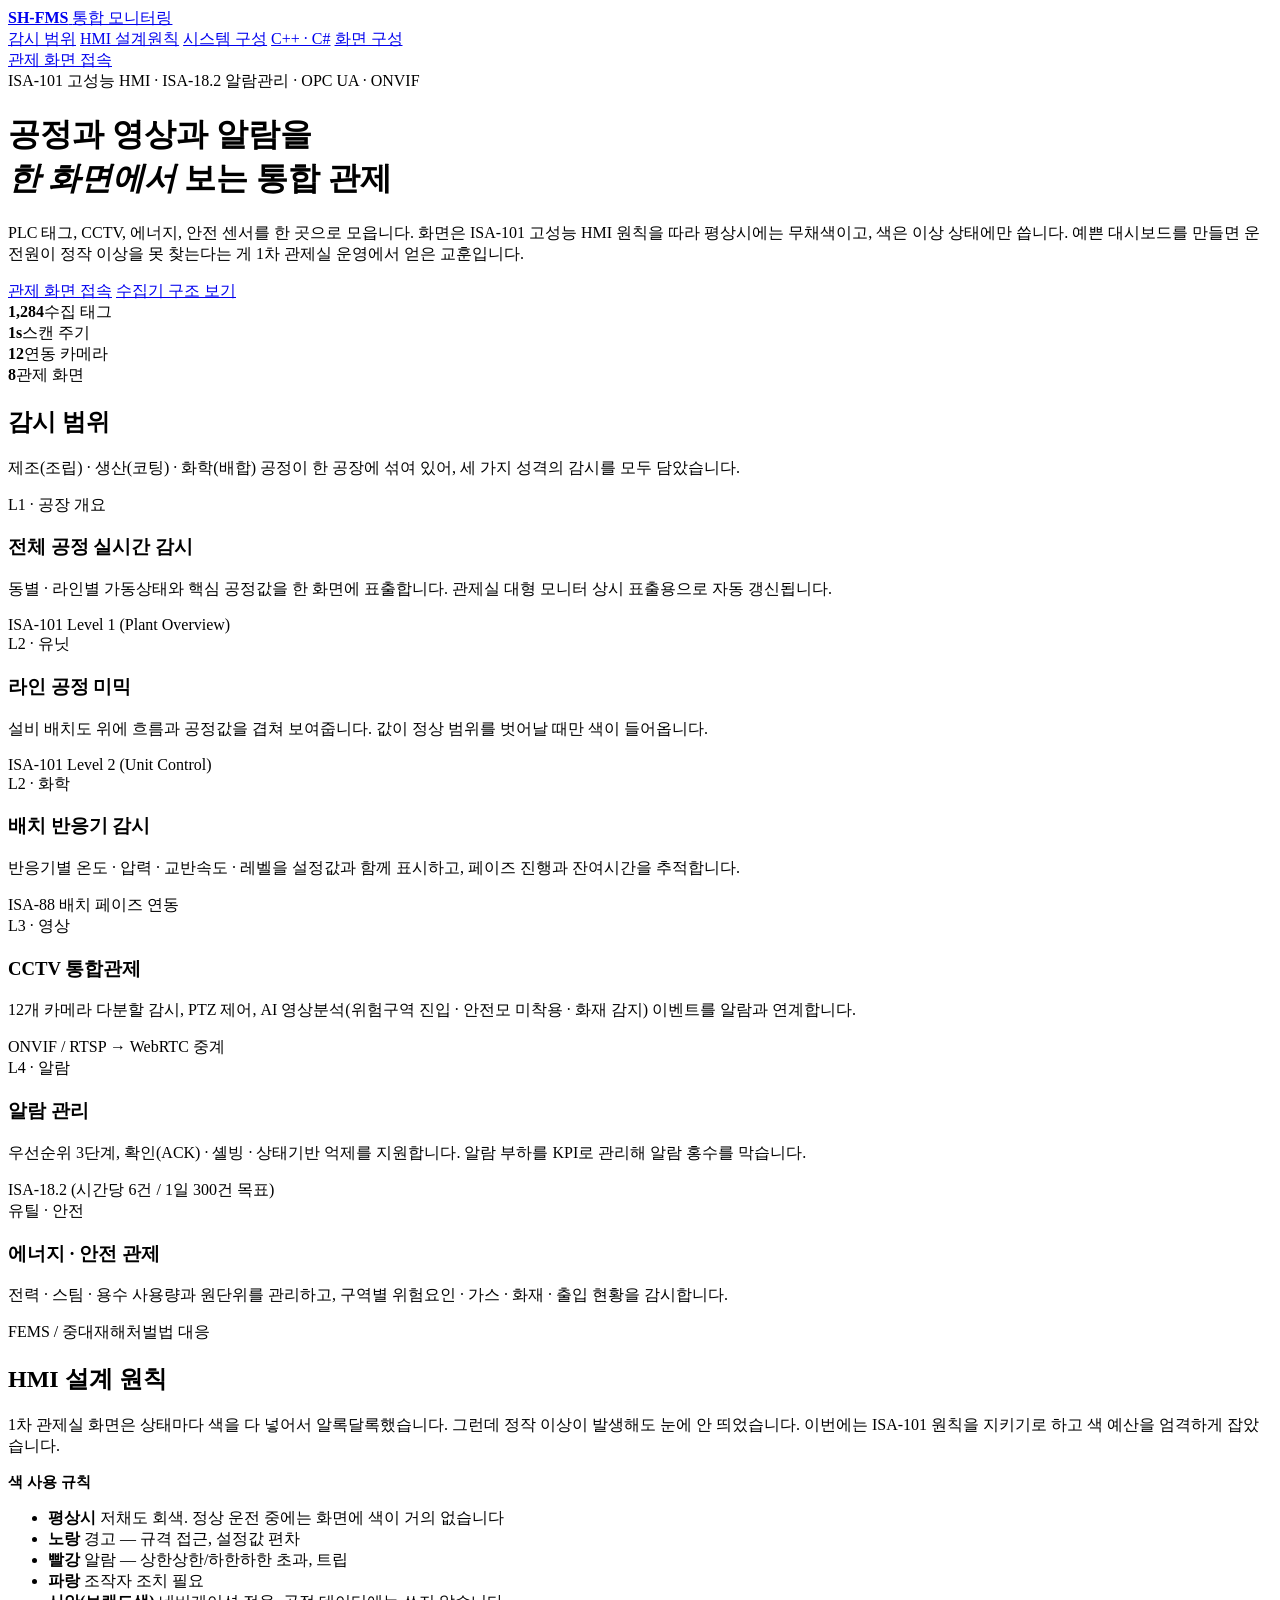
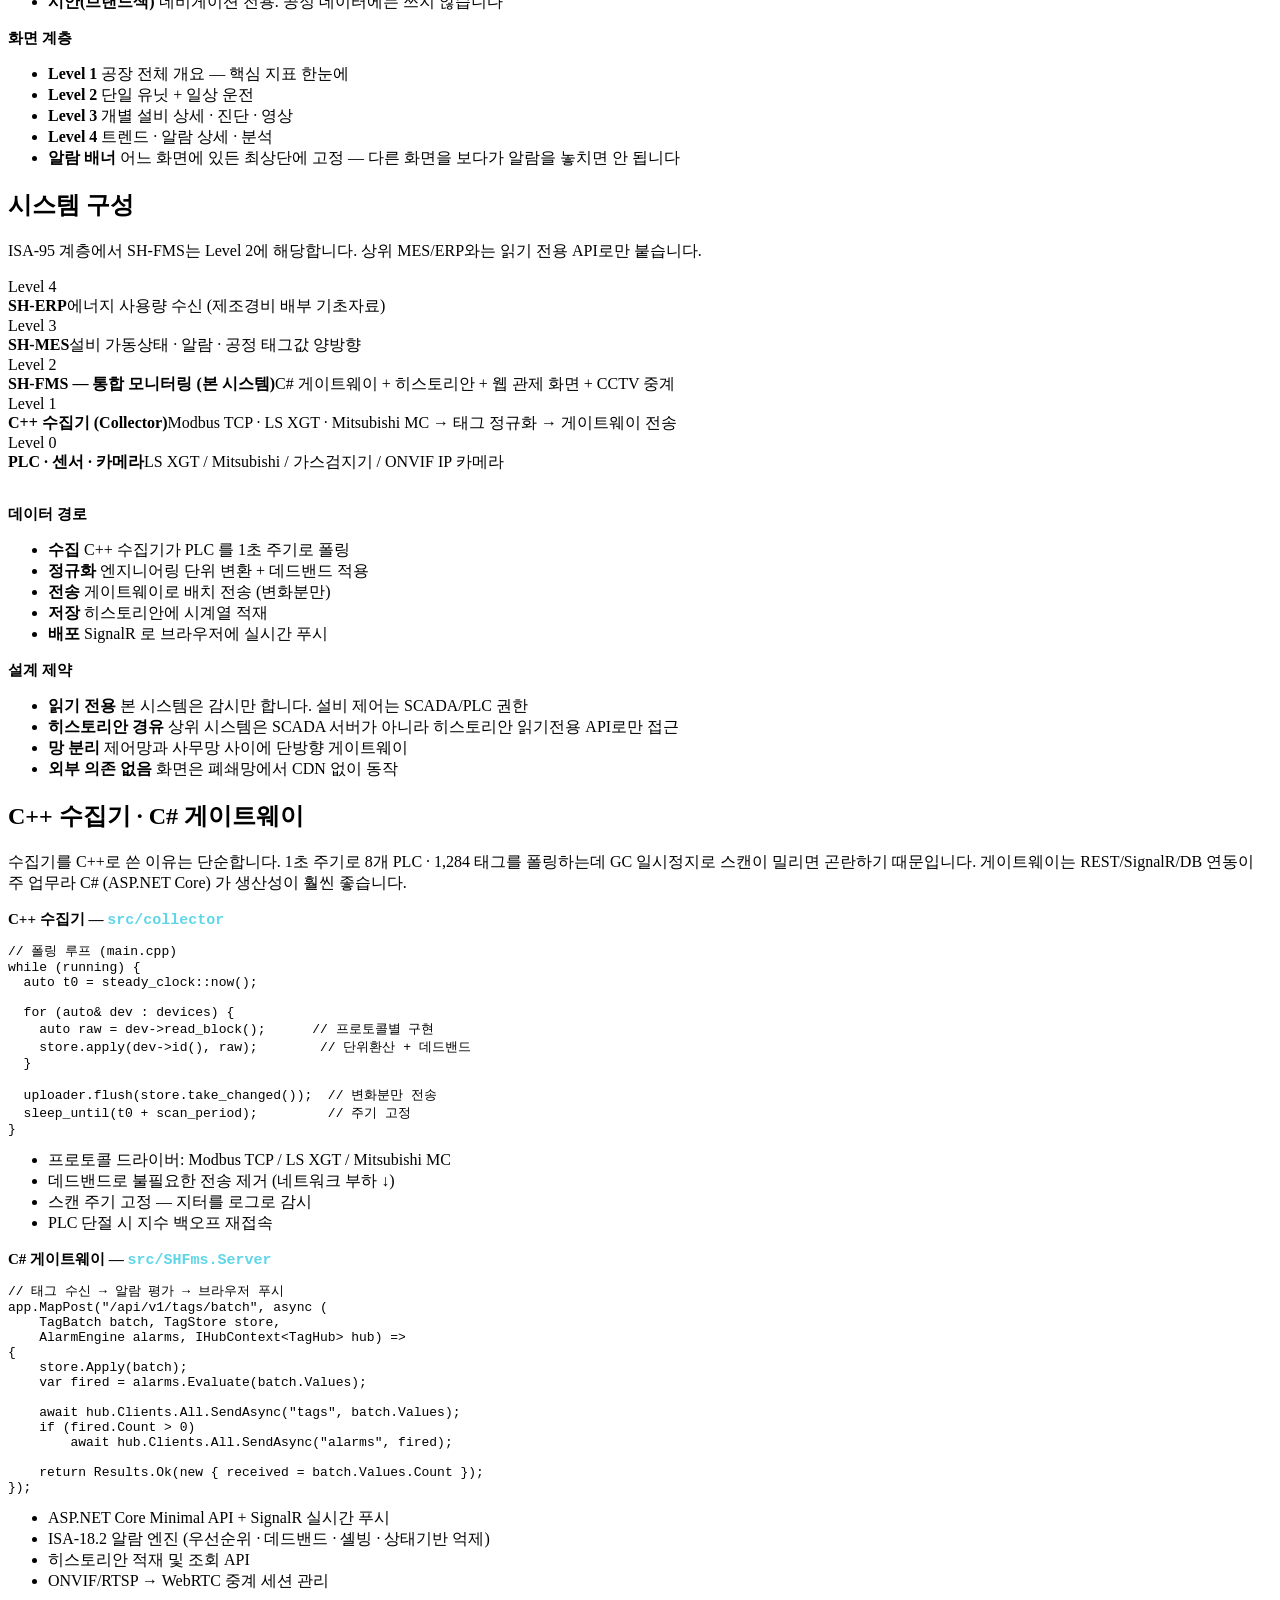
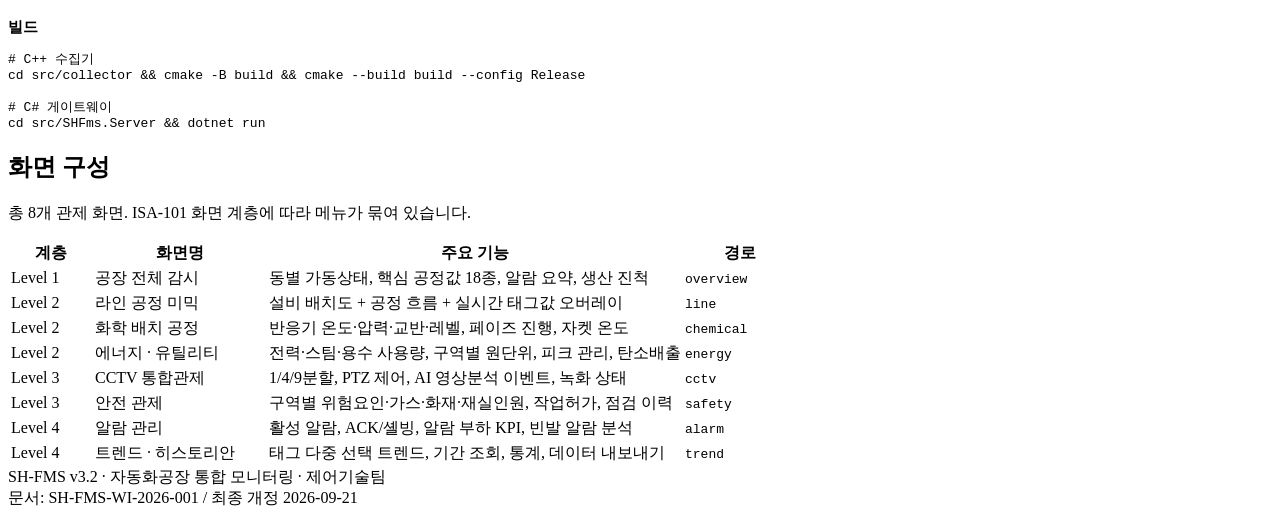
==== index.html @ 53103d25 "인트로 및 로그인 화면 관제 조작(알람 ACK/셸빙, PTZ)은 등급 2 이상만 가능하도록 세션에 등급을 싣는다." ====
<!DOCTYPE html>
<html lang="ko">
<head>
<meta charset="utf-8">
<meta name="viewport" content="width=device-width, initial-scale=1">
<title>SH-FMS 자동화공장 통합 모니터링</title>
<meta name="description" content="공정 감시 · 알람 · CCTV · 에너지 · 안전을 하나로 묶는 공장 통합 모니터링 시스템. C++ 수집기 + C# 게이트웨이.">
<link rel="stylesheet" href="assets/css/intro.css">
</head>
<body>

<div class="nav">
  <div class="wrap">
    <a href="index.html" class="logo"><span class="mk"></span>
      <span><b>SH-FMS</b> <span>통합 모니터링</span></span></a>
    <div class="menu">
      <a href="#scope">감시 범위</a>
      <a href="#hmi">HMI 설계원칙</a>
      <a href="#arch">시스템 구성</a>
      <a href="#stack">C++ · C#</a>
      <a href="#screen">화면 구성</a>
    </div>
    <a href="login.html" class="go">관제 화면 접속</a>
  </div>
</div>

<div class="hero">
  <div class="wrap">
    <span class="tag">ISA-101 고성능 HMI · ISA-18.2 알람관리 · OPC UA · ONVIF</span>
    <h1>공정과 영상과 알람을<br><em>한 화면에서</em> 보는 통합 관제</h1>
    <p>
      PLC 태그, CCTV, 에너지, 안전 센서를 한 곳으로 모읍니다.
      화면은 ISA-101 고성능 HMI 원칙을 따라 평상시에는 무채색이고, 색은 이상 상태에만 씁니다.
      예쁜 대시보드를 만들면 운전원이 정작 이상을 못 찾는다는 게 1차 관제실 운영에서 얻은 교훈입니다.
    </p>
    <div class="btns">
      <a href="login.html" class="btn pri">관제 화면 접속</a>
      <a href="#stack" class="btn">수집기 구조 보기</a>
    </div>
    <div class="facts">
      <div><b>1,284</b><span>수집 태그</span></div>
      <div><b>1s</b><span>스캔 주기</span></div>
      <div><b>12</b><span>연동 카메라</span></div>
      <div><b>8</b><span>관제 화면</span></div>
    </div>
  </div>
</div>

<section id="scope">
  <div class="wrap">
    <h2>감시 범위</h2>
    <p class="lead">제조(조립) · 생산(코팅) · 화학(배합) 공정이 한 공장에 섞여 있어, 세 가지 성격의 감시를 모두 담았습니다.</p>
    <div class="cards">
      <div class="c">
        <div class="n">L1 · 공장 개요</div>
        <h3>전체 공정 실시간 감시</h3>
        <p>동별 · 라인별 가동상태와 핵심 공정값을 한 화면에 표출합니다. 관제실 대형 모니터 상시 표출용으로 자동 갱신됩니다.</p>
        <div class="std">ISA-101 Level 1 (Plant Overview)</div>
      </div>
      <div class="c">
        <div class="n">L2 · 유닛</div>
        <h3>라인 공정 미믹</h3>
        <p>설비 배치도 위에 흐름과 공정값을 겹쳐 보여줍니다. 값이 정상 범위를 벗어날 때만 색이 들어옵니다.</p>
        <div class="std">ISA-101 Level 2 (Unit Control)</div>
      </div>
      <div class="c">
        <div class="n">L2 · 화학</div>
        <h3>배치 반응기 감시</h3>
        <p>반응기별 온도 · 압력 · 교반속도 · 레벨을 설정값과 함께 표시하고, 페이즈 진행과 잔여시간을 추적합니다.</p>
        <div class="std">ISA-88 배치 페이즈 연동</div>
      </div>
      <div class="c">
        <div class="n">L3 · 영상</div>
        <h3>CCTV 통합관제</h3>
        <p>12개 카메라 다분할 감시, PTZ 제어, AI 영상분석(위험구역 진입 · 안전모 미착용 · 화재 감지) 이벤트를 알람과 연계합니다.</p>
        <div class="std">ONVIF / RTSP → WebRTC 중계</div>
      </div>
      <div class="c">
        <div class="n">L4 · 알람</div>
        <h3>알람 관리</h3>
        <p>우선순위 3단계, 확인(ACK) · 셸빙 · 상태기반 억제를 지원합니다. 알람 부하를 KPI로 관리해 알람 홍수를 막습니다.</p>
        <div class="std">ISA-18.2 (시간당 6건 / 1일 300건 목표)</div>
      </div>
      <div class="c">
        <div class="n">유틸 · 안전</div>
        <h3>에너지 · 안전 관제</h3>
        <p>전력 · 스팀 · 용수 사용량과 원단위를 관리하고, 구역별 위험요인 · 가스 · 화재 · 출입 현황을 감시합니다.</p>
        <div class="std">FEMS / 중대재해처벌법 대응</div>
      </div>
    </div>
  </div>
</section>

<section id="hmi" class="alt">
  <div class="wrap">
    <h2>HMI 설계 원칙</h2>
    <p class="lead">
      1차 관제실 화면은 상태마다 색을 다 넣어서 알록달록했습니다. 그런데 정작 이상이 발생해도 눈에 안 띄었습니다.
      이번에는 ISA-101 원칙을 지키기로 하고 색 예산을 엄격하게 잡았습니다.
    </p>
    <div class="two">
      <div>
        <h3 style="font-size:15px;margin:0 0 10px">색 사용 규칙</h3>
        <ul class="bullet">
          <li><b>평상시</b> 저채도 회색. 정상 운전 중에는 화면에 색이 거의 없습니다</li>
          <li><b>노랑</b> 경고 — 규격 접근, 설정값 편차</li>
          <li><b>빨강</b> 알람 — 상한상한/하한하한 초과, 트립</li>
          <li><b>파랑</b> 조작자 조치 필요</li>
          <li><b>시안(브랜드색)</b> 네비게이션 전용. 공정 데이터에는 쓰지 않습니다</li>
        </ul>
      </div>
      <div>
        <h3 style="font-size:15px;margin:0 0 10px">화면 계층</h3>
        <ul class="bullet">
          <li><b>Level 1</b> 공장 전체 개요 — 핵심 지표 한눈에</li>
          <li><b>Level 2</b> 단일 유닛 + 일상 운전</li>
          <li><b>Level 3</b> 개별 설비 상세 · 진단 · 영상</li>
          <li><b>Level 4</b> 트렌드 · 알람 상세 · 분석</li>
          <li><b>알람 배너</b> 어느 화면에 있든 최상단에 고정 — 다른 화면을 보다가 알람을 놓치면 안 됩니다</li>
        </ul>
      </div>
    </div>
  </div>
</section>

<section id="arch">
  <div class="wrap">
    <h2>시스템 구성</h2>
    <p class="lead">ISA-95 계층에서 SH-FMS는 Level 2에 해당합니다. 상위 MES/ERP와는 읽기 전용 API로만 붙습니다.</p>
    <div class="stack">
      <div class="lv">
        <div class="l">Level 4</div>
        <div class="r"><b>SH-ERP</b><span>에너지 사용량 수신 (제조경비 배부 기초자료)</span></div>
      </div>
      <div class="lv">
        <div class="l">Level 3</div>
        <div class="r"><b>SH-MES</b><span>설비 가동상태 · 알람 · 공정 태그값 양방향</span></div>
      </div>
      <div class="lv me">
        <div class="l">Level 2</div>
        <div class="r"><b>SH-FMS — 통합 모니터링 (본 시스템)</b><span>C# 게이트웨이 + 히스토리안 + 웹 관제 화면 + CCTV 중계</span></div>
      </div>
      <div class="lv">
        <div class="l">Level 1</div>
        <div class="r"><b>C++ 수집기 (Collector)</b><span>Modbus TCP · LS XGT · Mitsubishi MC → 태그 정규화 → 게이트웨이 전송</span></div>
      </div>
      <div class="lv">
        <div class="l">Level 0</div>
        <div class="r"><b>PLC · 센서 · 카메라</b><span>LS XGT / Mitsubishi / 가스검지기 / ONVIF IP 카메라</span></div>
      </div>
    </div>

    <div class="two" style="margin-top:32px">
      <div>
        <h3 style="font-size:15px;margin:0 0 10px">데이터 경로</h3>
        <ul class="bullet">
          <li><b>수집</b> C++ 수집기가 PLC 를 1초 주기로 폴링</li>
          <li><b>정규화</b> 엔지니어링 단위 변환 + 데드밴드 적용</li>
          <li><b>전송</b> 게이트웨이로 배치 전송 (변화분만)</li>
          <li><b>저장</b> 히스토리안에 시계열 적재</li>
          <li><b>배포</b> SignalR 로 브라우저에 실시간 푸시</li>
        </ul>
      </div>
      <div>
        <h3 style="font-size:15px;margin:0 0 10px">설계 제약</h3>
        <ul class="bullet">
          <li><b>읽기 전용</b> 본 시스템은 감시만 합니다. 설비 제어는 SCADA/PLC 권한</li>
          <li><b>히스토리안 경유</b> 상위 시스템은 SCADA 서버가 아니라 히스토리안 읽기전용 API로만 접근</li>
          <li><b>망 분리</b> 제어망과 사무망 사이에 단방향 게이트웨이</li>
          <li><b>외부 의존 없음</b> 화면은 폐쇄망에서 CDN 없이 동작</li>
        </ul>
      </div>
    </div>
  </div>
</section>

<section id="stack" class="alt">
  <div class="wrap">
    <h2>C++ 수집기 · C# 게이트웨이</h2>
    <p class="lead">
      수집기를 C++로 쓴 이유는 단순합니다. 1초 주기로 8개 PLC · 1,284 태그를 폴링하는데
      GC 일시정지로 스캔이 밀리면 곤란하기 때문입니다. 게이트웨이는 REST/SignalR/DB 연동이 주 업무라
      C# (ASP.NET Core) 가 생산성이 훨씬 좋습니다.
    </p>

    <div class="two">
      <div>
        <h3 style="font-size:15px;margin:0 0 10px">C++ 수집기 — <code style="font-family:Consolas,monospace;color:#5fd6e8">src/collector</code></h3>
        <pre class="code"><span class="c">// 폴링 루프 (main.cpp)</span>
<span class="k">while</span> (running) {
  <span class="k">auto</span> t0 = steady_clock::now();

  <span class="k">for</span> (<span class="k">auto</span>&amp; dev : devices) {
    <span class="k">auto</span> raw = dev-&gt;read_block();      <span class="c">// 프로토콜별 구현</span>
    store.apply(dev-&gt;id(), raw);        <span class="c">// 단위환산 + 데드밴드</span>
  }

  uploader.flush(store.take_changed());  <span class="c">// 변화분만 전송</span>
  sleep_until(t0 + scan_period);         <span class="c">// 주기 고정</span>
}</pre>
        <ul class="bullet" style="margin-top:12px">
          <li>프로토콜 드라이버: Modbus TCP / LS XGT / Mitsubishi MC</li>
          <li>데드밴드로 불필요한 전송 제거 (네트워크 부하 ↓)</li>
          <li>스캔 주기 고정 — 지터를 로그로 감시</li>
          <li>PLC 단절 시 지수 백오프 재접속</li>
        </ul>
      </div>

      <div>
        <h3 style="font-size:15px;margin:0 0 10px">C# 게이트웨이 — <code style="font-family:Consolas,monospace;color:#5fd6e8">src/SHFms.Server</code></h3>
        <pre class="code"><span class="c">// 태그 수신 → 알람 평가 → 브라우저 푸시</span>
app.MapPost(<span class="s">"/api/v1/tags/batch"</span>, <span class="k">async</span> (
    TagBatch batch, TagStore store,
    AlarmEngine alarms, IHubContext&lt;TagHub&gt; hub) =&gt;
{
    store.Apply(batch);
    <span class="k">var</span> fired = alarms.Evaluate(batch.Values);

    <span class="k">await</span> hub.Clients.All.SendAsync(<span class="s">"tags"</span>, batch.Values);
    <span class="k">if</span> (fired.Count &gt; 0)
        <span class="k">await</span> hub.Clients.All.SendAsync(<span class="s">"alarms"</span>, fired);

    <span class="k">return</span> Results.Ok(<span class="k">new</span> { received = batch.Values.Count });
});</pre>
        <ul class="bullet" style="margin-top:12px">
          <li>ASP.NET Core Minimal API + SignalR 실시간 푸시</li>
          <li>ISA-18.2 알람 엔진 (우선순위 · 데드밴드 · 셸빙 · 상태기반 억제)</li>
          <li>히스토리안 적재 및 조회 API</li>
          <li>ONVIF/RTSP → WebRTC 중계 세션 관리</li>
        </ul>
      </div>
    </div>

    <div style="margin-top:26px">
      <h3 style="font-size:15px;margin:0 0 10px">빌드</h3>
      <pre class="code"><span class="c"># C++ 수집기</span>
cd src/collector &amp;&amp; cmake -B build &amp;&amp; cmake --build build --config Release

<span class="c"># C# 게이트웨이</span>
cd src/SHFms.Server &amp;&amp; dotnet run</pre>
    </div>
  </div>
</section>

<section id="screen">
  <div class="wrap">
    <h2>화면 구성</h2>
    <p class="lead">총 8개 관제 화면. ISA-101 화면 계층에 따라 메뉴가 묶여 있습니다.</p>
    <table class="spec">
      <tr><th style="width:80px">계층</th><th style="width:170px">화면명</th><th>주요 기능</th><th style="width:110px">경로</th></tr>
      <tr><td>Level 1</td><td>공장 전체 감시</td><td>동별 가동상태, 핵심 공정값 18종, 알람 요약, 생산 진척</td><td><code>overview</code></td></tr>
      <tr><td>Level 2</td><td>라인 공정 미믹</td><td>설비 배치도 + 공정 흐름 + 실시간 태그값 오버레이</td><td><code>line</code></td></tr>
      <tr><td>Level 2</td><td>화학 배치 공정</td><td>반응기 온도·압력·교반·레벨, 페이즈 진행, 자켓 온도</td><td><code>chemical</code></td></tr>
      <tr><td>Level 2</td><td>에너지 · 유틸리티</td><td>전력·스팀·용수 사용량, 구역별 원단위, 피크 관리, 탄소배출</td><td><code>energy</code></td></tr>
      <tr><td>Level 3</td><td>CCTV 통합관제</td><td>1/4/9분할, PTZ 제어, AI 영상분석 이벤트, 녹화 상태</td><td><code>cctv</code></td></tr>
      <tr><td>Level 3</td><td>안전 관제</td><td>구역별 위험요인·가스·화재·재실인원, 작업허가, 점검 이력</td><td><code>safety</code></td></tr>
      <tr><td>Level 4</td><td>알람 관리</td><td>활성 알람, ACK/셸빙, 알람 부하 KPI, 빈발 알람 분석</td><td><code>alarm</code></td></tr>
      <tr><td>Level 4</td><td>트렌드 · 히스토리안</td><td>태그 다중 선택 트렌드, 기간 조회, 통계, 데이터 내보내기</td><td><code>trend</code></td></tr>
    </table>
  </div>
</section>

<footer>
  <div class="wrap">
    <div>SH-FMS v3.2 · 자동화공장 통합 모니터링 · 제어기술팀</div>
    <div>문서: SH-FMS-WI-2026-001 / 최종 개정 2026-09-21</div>
  </div>
</footer>

</body>
</html>
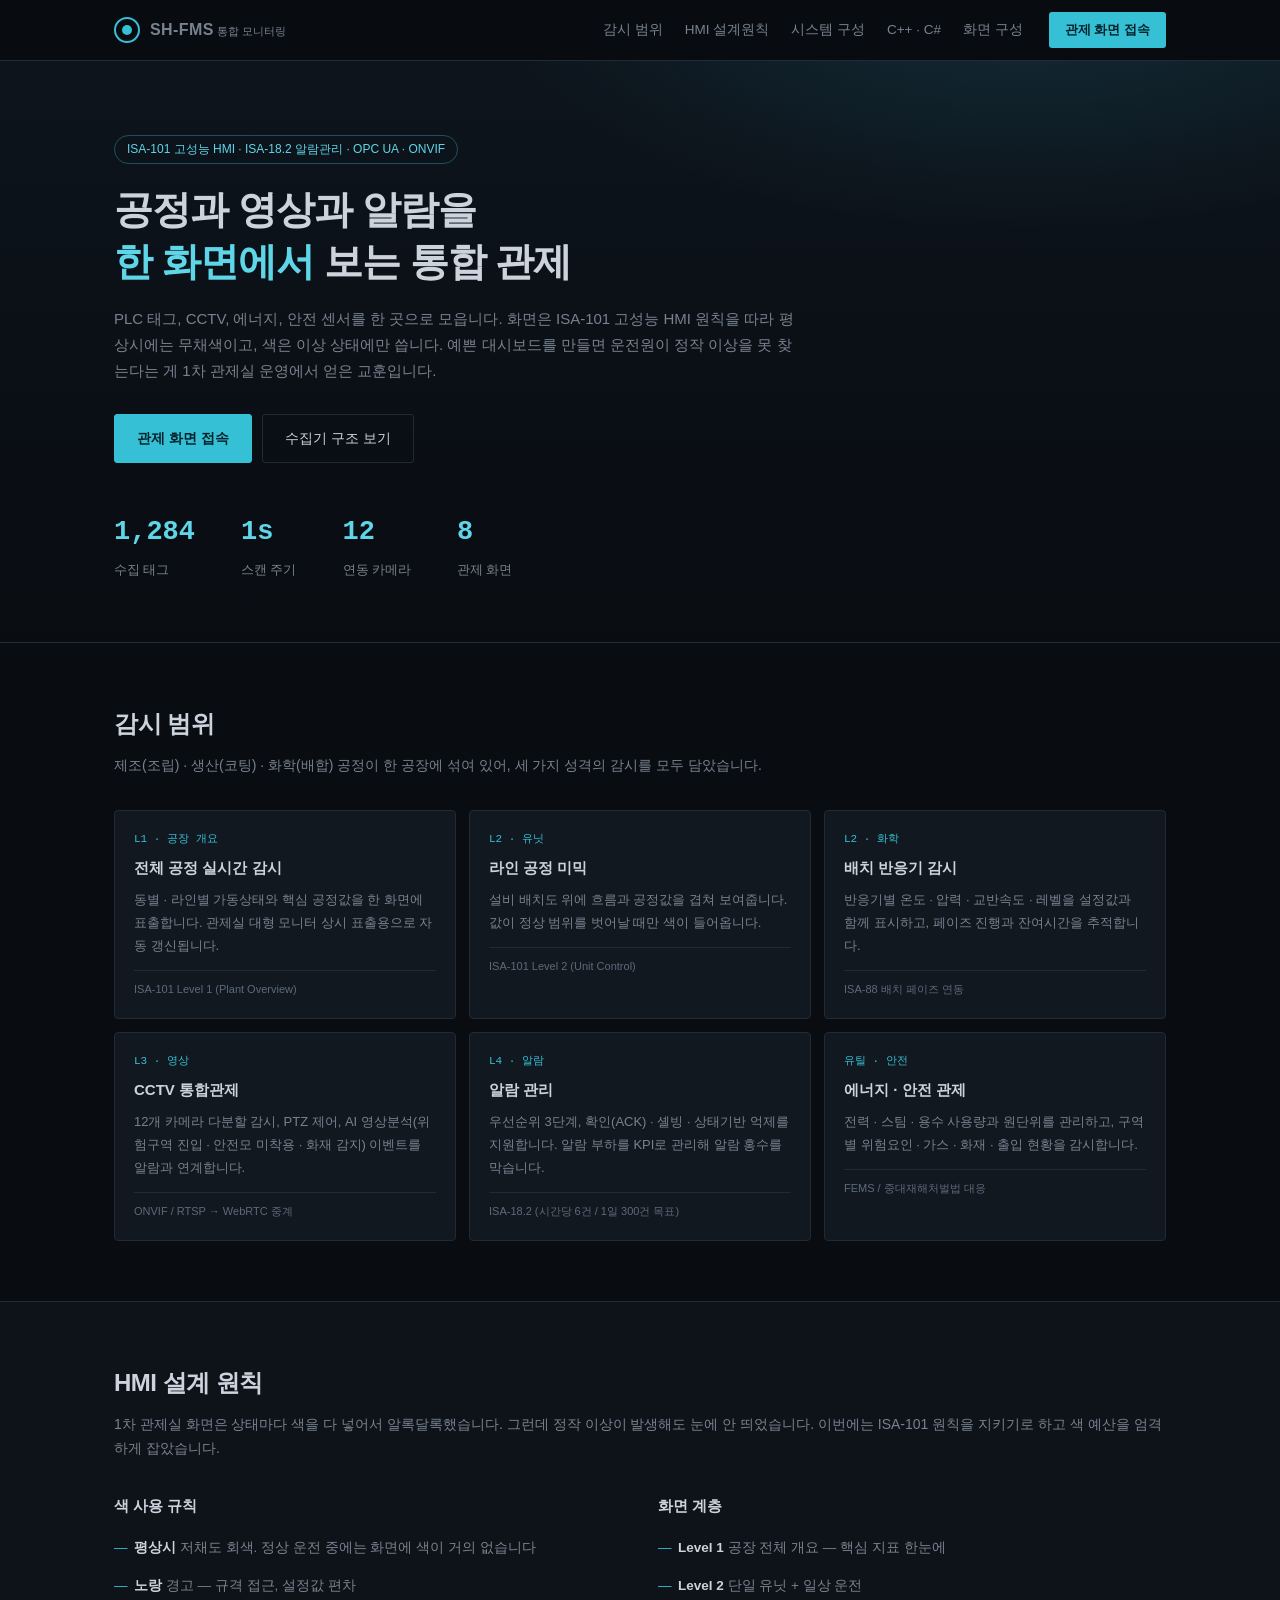
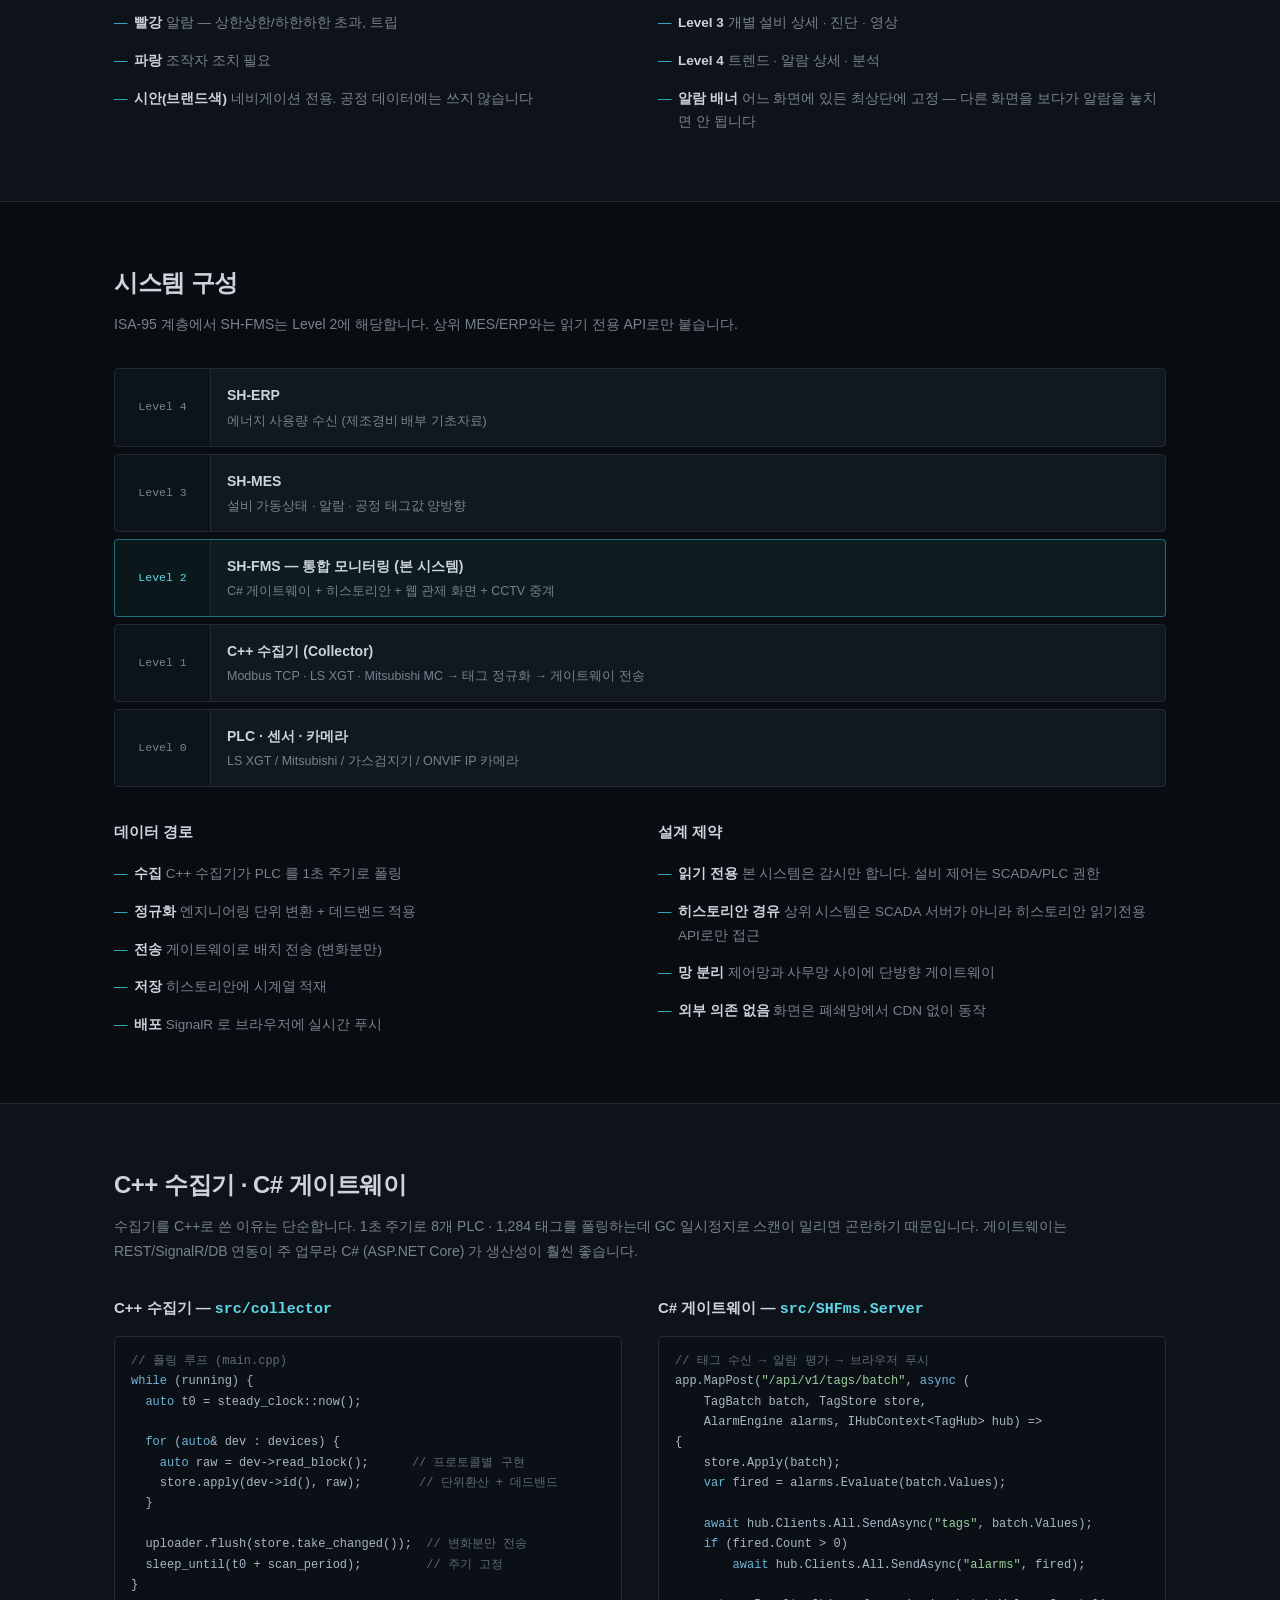
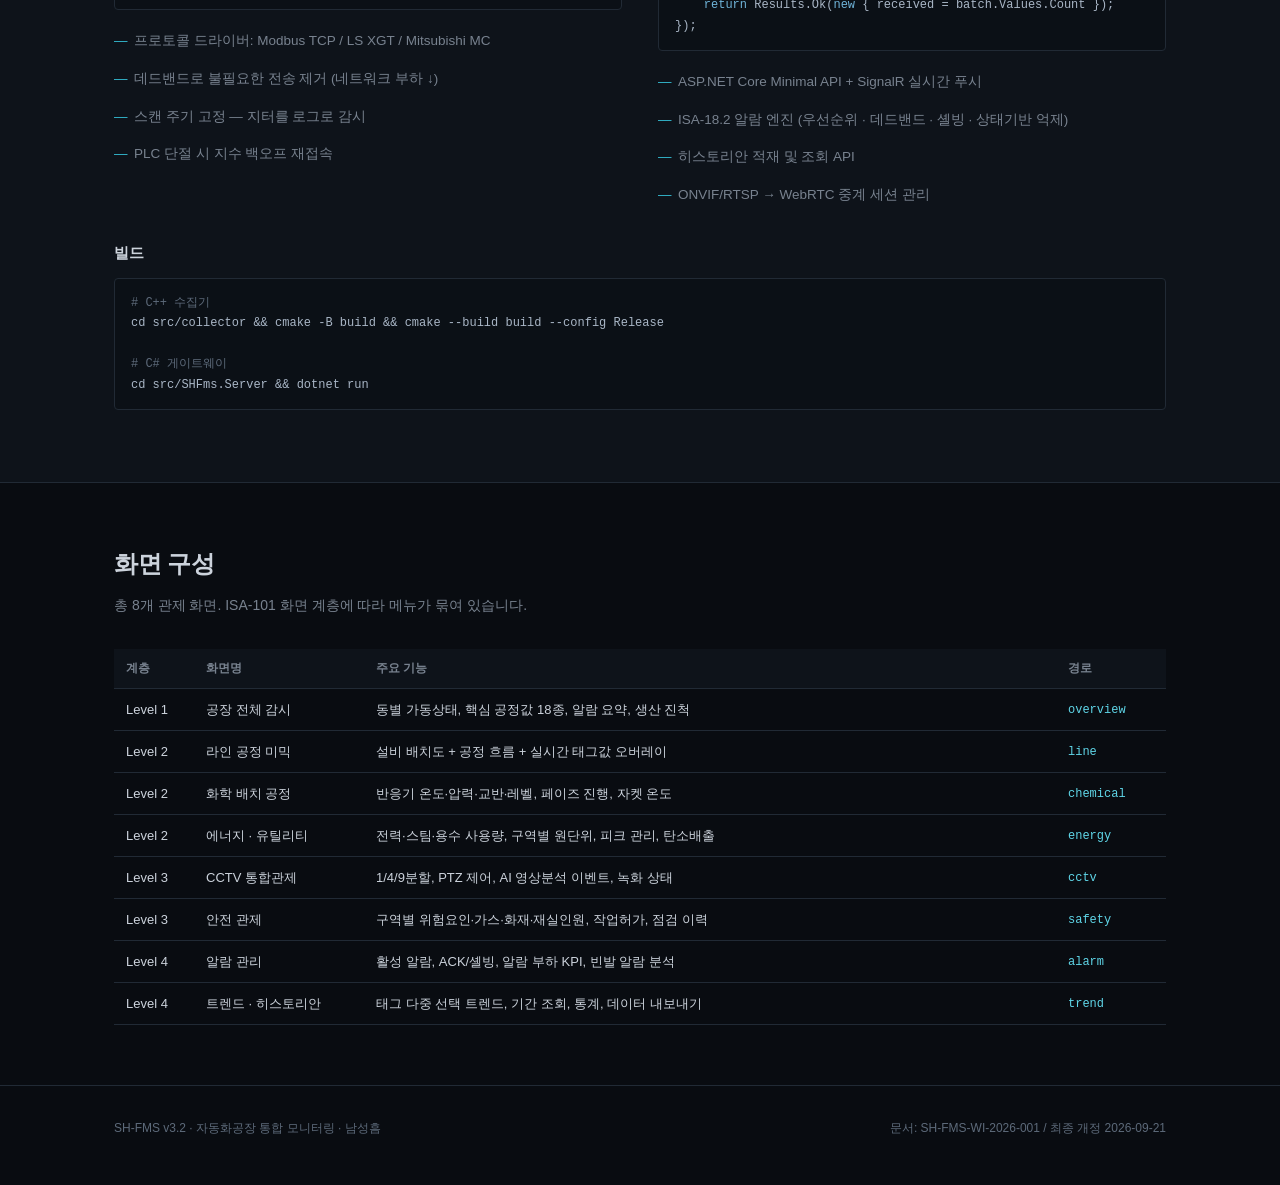
==== commit ac2716c7: "개인 프로젝트(프로젝트SH) 기준으로 문서 정리 회사 과제 문서 틀로 쓰여 있던 부분을 걷어냈다.  - 발주 / 수행 / 보고 대상 / 검토·승인 행 제거, 작성자를 남성흠으로 통" ====
--- a/index.html
+++ b/index.html
@@ -262,7 +262,7 @@
 
 <footer>
   <div class="wrap">
-    <div>SH-FMS v3.2 · 자동화공장 통합 모니터링 · 제어기술팀</div>
+    <div>SH-FMS v3.2 · 자동화공장 통합 모니터링 · 남성흠</div>
     <div>문서: SH-FMS-WI-2026-001 / 최종 개정 2026-09-21</div>
   </div>
 </footer>
--- a/assets/css/intro.css
+++ b/assets/css/intro.css
@@ -0,0 +1,102 @@
+/* SH-FMS 인트로. 관제 화면과 같은 다크 톤이되, 소개 페이지라 색을 조금 더 허용했다. */
+
+:root {
+  --bg: #090c11;
+  --bg2: #0e131a;
+  --panel: #121820;
+  --line: #212a35;
+  --txt: #ccd3dc;
+  --dim: #78828f;
+  --accent: #35c0d6;
+  --accent2: #5fd6e8;
+}
+
+* { box-sizing: border-box; }
+body {
+  margin: 0; background: var(--bg); color: var(--txt);
+  font-family: "Malgun Gothic", "맑은 고딕", -apple-system, "Segoe UI", sans-serif;
+  font-size: 15px; line-height: 1.75;
+}
+a { color: inherit; text-decoration: none; }
+.wrap { max-width: 1100px; margin: 0 auto; padding: 0 24px; }
+
+.nav { position: sticky; top: 0; z-index: 20; background: rgba(9,12,17,.93); border-bottom: 1px solid var(--line); backdrop-filter: blur(6px); }
+.nav .wrap { display: flex; align-items: center; height: 60px; gap: 26px; }
+.logo { display: flex; align-items: center; gap: 10px; }
+.logo .mk { width: 26px; height: 26px; border: 2px solid var(--accent); border-radius: 50%; position: relative; }
+.logo .mk::after { content: ""; position: absolute; left: 6px; top: 6px; width: 10px; height: 10px; border-radius: 50%; background: var(--accent); }
+.logo b { font-size: 16px; letter-spacing: .4px; }
+.logo span { font-size: 11px; color: var(--dim); }
+.nav .menu { display: flex; gap: 22px; margin-left: auto; font-size: 13.5px; color: var(--dim); }
+.nav .menu a:hover { color: var(--txt); }
+.nav .go { background: var(--accent); color: #04222a; padding: 7px 16px; border-radius: 3px; font-size: 13px; font-weight: 700; }
+.nav .go:hover { background: var(--accent2); }
+
+.hero {
+  padding: 74px 0 60px; border-bottom: 1px solid var(--line);
+  background: radial-gradient(880px 400px at 80% -12%, rgba(53,192,214,.14), transparent 60%), linear-gradient(180deg, #0d141c, var(--bg));
+}
+.hero .tag {
+  display: inline-block; font-size: 12px; color: var(--accent2);
+  border: 1px solid rgba(53,192,214,.36); border-radius: 20px; padding: 3px 12px; margin-bottom: 20px;
+}
+.hero h1 { font-size: 39px; line-height: 1.33; margin: 0 0 18px; letter-spacing: -1px; }
+.hero h1 em { font-style: normal; color: var(--accent2); }
+.hero p { color: var(--dim); max-width: 680px; margin: 0 0 30px; }
+.btns { display: flex; gap: 10px; flex-wrap: wrap; }
+.btn { display: inline-block; padding: 11px 22px; border-radius: 3px; font-size: 14px; border: 1px solid var(--line); }
+.btn:hover { border-color: var(--accent); }
+.btn.pri { background: var(--accent); border-color: var(--accent); color: #04222a; font-weight: 700; }
+.btn.pri:hover { background: var(--accent2); }
+
+.facts { display: flex; gap: 46px; margin-top: 46px; flex-wrap: wrap; }
+.facts div b { display: block; font-size: 27px; color: var(--accent2); font-family: Consolas, monospace; }
+.facts div span { font-size: 12.5px; color: var(--dim); }
+
+section { padding: 60px 0; border-bottom: 1px solid var(--line); }
+section.alt { background: var(--bg2); }
+section h2 { font-size: 24px; margin: 0 0 8px; letter-spacing: -.5px; }
+section .lead { color: var(--dim); margin: 0 0 32px; font-size: 14px; }
+
+.cards { display: grid; grid-template-columns: repeat(3, 1fr); gap: 13px; }
+@media (max-width: 900px) { .cards { grid-template-columns: 1fr; } }
+.cards .c { background: var(--panel); border: 1px solid var(--line); border-radius: 4px; padding: 19px; }
+.cards .c .n { font-family: Consolas, monospace; font-size: 11px; color: var(--accent); }
+.cards .c h3 { font-size: 15px; margin: 6px 0 8px; }
+.cards .c p { font-size: 13px; color: var(--dim); margin: 0; line-height: 1.75; }
+.cards .c .std { margin-top: 12px; font-size: 11px; color: #5d6a7a; border-top: 1px solid var(--line); padding-top: 9px; }
+
+/* 스택 다이어그램 */
+.stack { display: grid; gap: 7px; }
+.lv { display: grid; grid-template-columns: 96px 1fr; border: 1px solid var(--line); border-radius: 4px; background: var(--panel); overflow: hidden; }
+.lv .l { background: #0d131a; padding: 14px 10px; display: grid; place-items: center; font-family: Consolas, monospace; font-size: 11.5px; color: var(--dim); border-right: 1px solid var(--line); }
+.lv .r { padding: 13px 16px; }
+.lv .r b { font-size: 14px; }
+.lv .r span { display: block; font-size: 12.5px; color: var(--dim); margin-top: 2px; }
+.lv.me { border-color: rgba(53,192,214,.5); background: #0d1c20; }
+.lv.me .l { color: var(--accent2); background: #0a181c; }
+
+table.spec { width: 100%; border-collapse: collapse; font-size: 13px; }
+table.spec th, table.spec td { padding: 9px 12px; border-bottom: 1px solid var(--line); text-align: left; }
+table.spec th { color: var(--dim); font-weight: 600; font-size: 12px; background: var(--bg2); }
+table.spec td code { font-family: Consolas, monospace; color: var(--accent2); font-size: 12px; }
+
+.bullet { list-style: none; padding: 0; margin: 0; }
+.bullet li { padding: 7px 0 7px 20px; position: relative; font-size: 13.5px; color: var(--dim); }
+.bullet li::before { content: "—"; position: absolute; left: 0; color: var(--accent); }
+.bullet li b { color: var(--txt); }
+
+.two { display: grid; grid-template-columns: 1fr 1fr; gap: 36px; }
+@media (max-width: 860px) { .two { grid-template-columns: 1fr; } }
+
+pre.code {
+  background: #0b1016; border: 1px solid var(--line); border-radius: 4px;
+  padding: 14px 16px; font-family: Consolas, monospace; font-size: 12px;
+  color: #a9b6c6; overflow-x: auto; line-height: 1.7;
+}
+pre.code .k { color: #6fb3d8; }
+pre.code .s { color: #9bd09b; }
+pre.code .c { color: #5d6a7a; }
+
+footer { padding: 32px 0 50px; color: #5d6a7a; font-size: 12px; }
+footer .wrap { display: flex; justify-content: space-between; flex-wrap: wrap; gap: 10px; }
